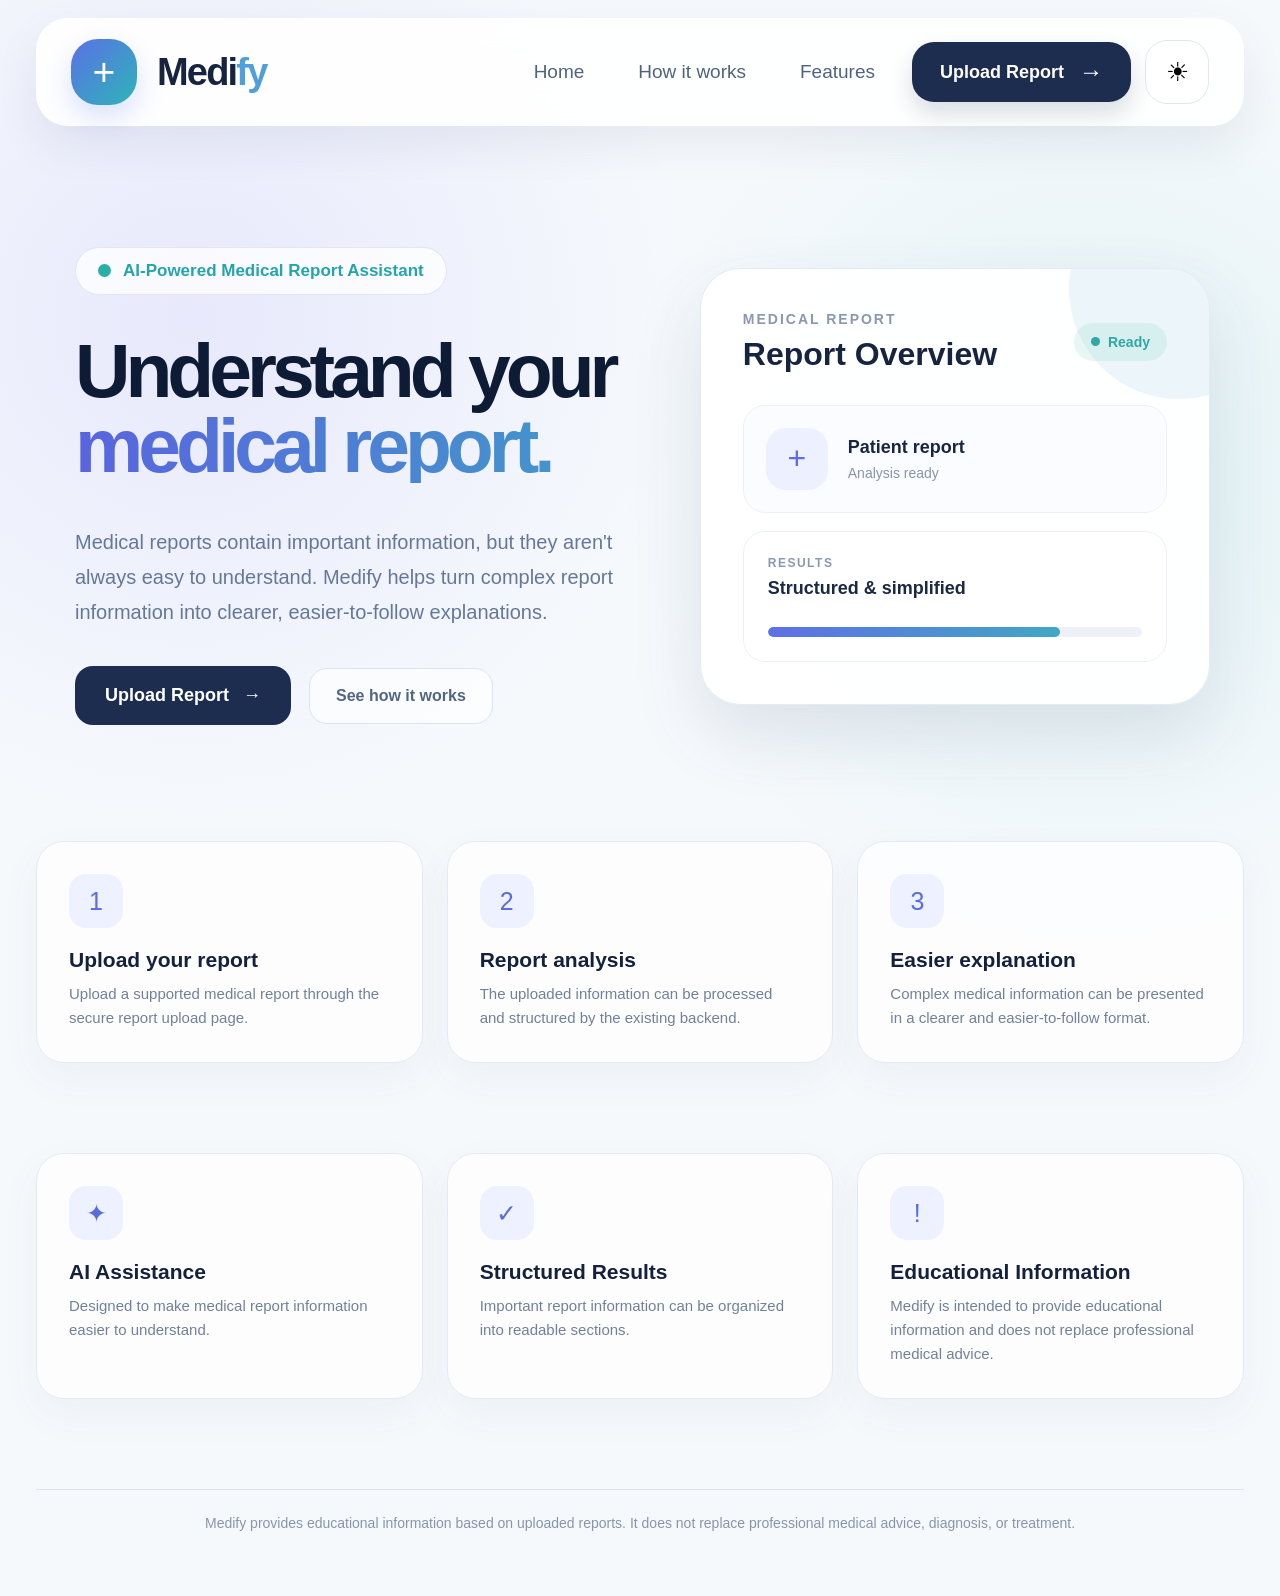
==== frontend/index.html @ e49c8dab "Initial deployment version" ====
<!DOCTYPE html>
<html lang="en">
<head>
    <meta charset="UTF-8">
    <meta name="viewport" content="width=device-width, initial-scale=1.0">

    <title>Medify — AI Medical Report Assistant</title>

    <style>

        /* =========================================================
           GLOBAL
        ========================================================= */

        * {
            margin: 0;
            padding: 0;
            box-sizing: border-box;
        }

        html {
            scroll-behavior: smooth;
        }

        body {
            font-family: Arial, Helvetica, sans-serif;

            background:
                radial-gradient(
                    circle at 15% 20%,
                    rgba(103, 91, 255, 0.10),
                    transparent 30%
                ),
                radial-gradient(
                    circle at 85% 30%,
                    rgba(42, 183, 185, 0.10),
                    transparent 30%
                ),
                #f6f9fc;

            color: #14213d;

            min-height: 100vh;

            transition:
                background 0.4s ease,
                color 0.4s ease;
        }


        /* =========================================================
           NAVBAR
        ========================================================= */

        .navbar {

            position: sticky;

            top: 18px;

            z-index: 1000;

            width: calc(100% - 72px);

            max-width: 1540px;

            height: 108px;

            margin: 18px auto 0;

            display: flex;

            align-items: center;

            justify-content: space-between;

            padding: 0 34px;

            background: rgba(255, 255, 255, 0.90);

            backdrop-filter: blur(18px);

            -webkit-backdrop-filter: blur(18px);

            border: 1px solid rgba(255, 255, 255, 0.9);

            border-radius: 32px;

            box-shadow:
                0 18px 45px rgba(34, 54, 90, 0.08);

            transition:
                width 0.45s cubic-bezier(0.4, 0, 0.2, 1),
                height 0.45s cubic-bezier(0.4, 0, 0.2, 1),
                top 0.45s cubic-bezier(0.4, 0, 0.2, 1),
                padding 0.45s cubic-bezier(0.4, 0, 0.2, 1),
                border-radius 0.45s ease,
                box-shadow 0.45s ease,
                background 0.35s ease;
        }


        /* =========================================================
           MINIMIZED NAVBAR
        ========================================================= */

        .navbar.scrolled {

            top: 10px;

            width: calc(100% - 130px);

            height: 72px;

            border-radius: 22px;

            padding: 0 22px;

            box-shadow:
                0 18px 50px rgba(34, 54, 90, 0.15);

            background: rgba(255, 255, 255, 0.78);

            backdrop-filter: blur(28px);

            -webkit-backdrop-filter: blur(28px);
        }


        /* =========================================================
           LOGO
        ========================================================= */

        .logo {

            display: flex;

            align-items: center;

            gap: 20px;

            text-decoration: none;

            color: #162440;

            flex-shrink: 0;

            transition:
                gap 0.45s ease;
        }


        .logo-icon {

            width: 66px;

            height: 66px;

            display: flex;

            align-items: center;

            justify-content: center;

            border-radius: 27px;

            background:
                linear-gradient(
                    135deg,
                    #5c70e8,
                    #2db5b6
                );

            color: white;

            font-size: 39px;

            font-weight: 300;

            box-shadow:
                0 12px 28px rgba(70, 111, 220, 0.20);

            transition:
                width 0.45s cubic-bezier(0.4, 0, 0.2, 1),
                height 0.45s cubic-bezier(0.4, 0, 0.2, 1),
                border-radius 0.45s ease,
                font-size 0.45s ease,
                box-shadow 0.45s ease;
        }


        .logo-text {

            font-size: 38px;

            font-weight: 800;

            letter-spacing: -1.8px;

            transition:
                font-size 0.45s cubic-bezier(0.4, 0, 0.2, 1),
                letter-spacing 0.45s ease;
        }


        .logo-text span {
            color: #4e9fdb;
        }


        /* Smaller logo when scrolling */

        .navbar.scrolled .logo {
            gap: 13px;
        }


        .navbar.scrolled .logo-icon {

            width: 44px;

            height: 44px;

            border-radius: 14px;

            font-size: 27px;

            box-shadow:
                0 8px 20px rgba(70, 111, 220, 0.18);
        }


        .navbar.scrolled .logo-text {

            font-size: 27px;

            letter-spacing: -1.2px;
        }


        /* =========================================================
           NAVIGATION
        ========================================================= */

        .nav-right {

            display: flex;

            align-items: center;

            gap: 14px;
        }


        .nav-links {

            display: flex;

            align-items: center;

            gap: 8px;

            transition:
                gap 0.45s ease;
        }


        .nav-link {

            text-decoration: none;

            color: #50627f;

            font-size: 19px;

            font-weight: 500;

            padding: 17px 23px;

            border-radius: 18px;

            transition:
                background 0.25s ease,
                color 0.25s ease,
                transform 0.25s ease,
                font-size 0.45s ease,
                padding 0.45s ease;
        }


        .nav-link:hover {

            background: #f0f4ff;

            color: #243b68;

            transform: translateY(-1px);
        }


        /* Smaller navigation when scrolling */

        .navbar.scrolled .nav-links {
            gap: 2px;
        }


        .navbar.scrolled .nav-link {

            font-size: 15px;

            padding: 11px 15px;

            border-radius: 13px;
        }


        /* =========================================================
           UPLOAD BUTTON
        ========================================================= */

        .upload-btn {

            text-decoration: none;

            display: inline-flex;

            align-items: center;

            justify-content: center;

            gap: 15px;

            padding: 18px 28px;

            background: #1c2d50;

            color: white;

            border-radius: 22px;

            font-size: 18px;

            font-weight: 700;

            box-shadow:
                0 12px 25px rgba(25, 42, 76, 0.16);

            transition:
                transform 0.25s ease,
                box-shadow 0.25s ease,
                padding 0.45s ease,
                font-size 0.45s ease,
                border-radius 0.45s ease,
                gap 0.45s ease;
        }


        .upload-btn:hover {

            transform: translateY(-3px);

            box-shadow:
                0 18px 30px rgba(25, 42, 76, 0.23);
        }


        .navbar.scrolled .upload-btn {

            padding: 12px 19px;

            gap: 9px;

            border-radius: 15px;

            font-size: 15px;
        }


        .arrow {

            font-size: 24px;

            line-height: 1;

            transition:
                font-size 0.45s ease;
        }


        .navbar.scrolled .arrow {
            font-size: 19px;
        }


        /* =========================================================
           THEME BUTTON
        ========================================================= */

        .theme-btn {

            width: 64px;

            height: 64px;

            border-radius: 22px;

            border: 1px solid #e0e6f4;

            background: rgba(255,255,255,0.9);

            display: flex;

            align-items: center;

            justify-content: center;

            font-size: 26px;

            cursor: pointer;

            transition:
                0.25s ease,
                width 0.45s ease,
                height 0.45s ease,
                border-radius 0.45s ease,
                font-size 0.45s ease;
        }


        .theme-btn:hover {

            background: #f1f4ff;

            transform: rotate(10deg);
        }


        .navbar.scrolled .theme-btn {

            width: 46px;

            height: 46px;

            border-radius: 14px;

            font-size: 21px;
        }


        /* =========================================================
           HERO
        ========================================================= */

        .hero {

            width: calc(100% - 72px);

            max-width: 1540px;

            margin: 45px auto 0;

            min-height: 650px;

            display: grid;

            grid-template-columns: 1fr 0.88fr;

            align-items: center;

            gap: 50px;

            padding: 50px 34px 70px;
        }


        .hero-left {
            padding-left: 5px;
        }


        .badge {

            display: inline-flex;

            align-items: center;

            gap: 12px;

            padding: 13px 22px;

            background: rgba(255,255,255,0.78);

            border: 1px solid #e0e6f2;

            border-radius: 40px;

            color: #24a5ad;

            font-size: 17px;

            font-weight: 700;

            margin-bottom: 38px;
        }


        .badge-dot {

            width: 13px;

            height: 13px;

            border-radius: 50%;

            background: #29afa5;
        }


        .hero-title {

            font-size: clamp(60px, 6vw, 96px);

            line-height: 0.98;

            letter-spacing: -5px;

            font-weight: 800;

            color: #0d1b35;

            max-width: 850px;
        }


        .hero-title .gradient {

            display: block;

            background:
                linear-gradient(
                    90deg,
                    #5964df,
                    #409dc9
                );

            -webkit-background-clip: text;

            background-clip: text;

            color: transparent;
        }


        .hero-description {

            margin-top: 42px;

            max-width: 720px;

            color: #657897;

            font-size: 20px;

            line-height: 1.75;
        }


        .hero-actions {

            margin-top: 36px;

            display: flex;

            align-items: center;

            gap: 18px;
        }


        .primary-btn {

            display: inline-flex;

            align-items: center;

            gap: 14px;

            padding: 19px 30px;

            background: #1c2d50;

            color: white;

            text-decoration: none;

            border-radius: 18px;

            font-size: 18px;

            font-weight: 700;

            transition: 0.25s ease;
        }


        .primary-btn:hover {

            transform: translateY(-3px);

            box-shadow:
                0 14px 28px rgba(27,43,76,0.20);
        }


        .secondary-btn {

            display: inline-flex;

            align-items: center;

            padding: 18px 26px;

            border-radius: 18px;

            color: #526684;

            border: 1px solid #dce4f2;

            background: rgba(255,255,255,0.7);

            text-decoration: none;

            font-weight: 600;

            transition: 0.25s ease;
        }


        .secondary-btn:hover {

            background: white;

            transform: translateY(-2px);
        }


        /* =========================================================
           REPORT CARD
        ========================================================= */

        .report-card {

            position: relative;

            width: 100%;

            max-width: 630px;

            margin-left: auto;

            padding: 42px;

            background: rgba(255,255,255,0.94);

            border-radius: 40px;

            border: 1px solid rgba(226,233,244,0.9);

            box-shadow:
                0 30px 70px rgba(55,78,111,0.12);

            overflow: hidden;
        }


        .report-card::before {

            content: "";

            position: absolute;

            width: 220px;

            height: 220px;

            right: -80px;

            top: -90px;

            border-radius: 50%;

            background:
                rgba(77, 170, 208, 0.10);
        }


        .report-header {

            display: flex;

            align-items: center;

            justify-content: space-between;

            margin-bottom: 32px;
        }


        .small-title {

            font-size: 14px;

            letter-spacing: 2px;

            color: #8998b0;

            font-weight: 700;
        }


        .report-heading {

            font-size: 32px;

            margin-top: 9px;

            color: #162440;
        }


        .ready {

            display: flex;

            align-items: center;

            gap: 8px;

            padding: 11px 17px;

            background: #e8f7f4;

            color: #2ba79e;

            border-radius: 30px;

            font-size: 14px;

            font-weight: 700;
        }


        .ready-dot {

            width: 9px;

            height: 9px;

            border-radius: 50%;

            background: #2ba79e;
        }


        .patient-box {

            display: flex;

            align-items: center;

            gap: 20px;

            padding: 22px;

            border-radius: 22px;

            background: #fbfcff;

            border: 1px solid #edf1f7;
        }


        .patient-icon {

            width: 62px;

            height: 62px;

            display: flex;

            align-items: center;

            justify-content: center;

            border-radius: 20px;

            background: #edf0ff;

            color: #5d6ee5;

            font-size: 32px;
        }


        .patient-title {

            font-size: 18px;

            font-weight: 700;

            color: #182640;
        }


        .patient-subtitle {

            margin-top: 7px;

            color: #8795aa;

            font-size: 14px;
        }


        .results {

            margin-top: 18px;

            padding: 24px;

            border-radius: 22px;

            border: 1px solid #edf1f7;

            background: white;
        }


        .result-label {

            color: #8998b0;

            font-size: 12px;

            letter-spacing: 1.5px;

            font-weight: 700;
        }


        .result-value {

            margin-top: 8px;

            font-size: 18px;

            font-weight: 700;

            color: #1a2944;
        }


        .progress {

            height: 10px;

            margin-top: 28px;

            border-radius: 20px;

            background: #eef2f8;

            overflow: hidden;
        }


        .progress span {

            display: block;

            width: 78%;

            height: 100%;

            border-radius: inherit;

            background:
                linear-gradient(
                    90deg,
                    #5e70e6,
                    #42a6c4
                );
        }


        /* =========================================================
           FEATURES
        ========================================================= */

        .features {

            width: calc(100% - 72px);

            max-width: 1450px;

            margin: 20px auto 90px;

            display: grid;

            grid-template-columns:
                repeat(3, 1fr);

            gap: 24px;
        }


        .feature {

            padding: 32px;

            border-radius: 28px;

            background: rgba(255,255,255,0.75);

            border: 1px solid #e4eaf4;

            box-shadow:
                0 15px 40px rgba(50,70,100,0.05);
        }


        .feature-icon {

            width: 54px;

            height: 54px;

            border-radius: 17px;

            display: flex;

            align-items: center;

            justify-content: center;

            background: #eef1ff;

            color: #596be0;

            font-size: 25px;

            margin-bottom: 20px;
        }


        .feature h3 {

            font-size: 21px;

            margin-bottom: 10px;
        }


        .feature p {

            color: #71819c;

            line-height: 1.6;

            font-size: 15px;
        }


        /* =========================================================
           FOOTER
        ========================================================= */

        footer {

            width: calc(100% - 72px);

            max-width: 1450px;

            margin: 0 auto 40px;

            padding: 25px 0;

            border-top: 1px solid #e0e6f0;

            color: #8795aa;

            text-align: center;

            font-size: 14px;
        }


        /* =========================================================
           DARK MODE
        ========================================================= */

        body.dark {

            background:
                radial-gradient(
                    circle at 20% 20%,
                    rgba(85, 98, 200, 0.18),
                    transparent 30%
                ),
                #101827;

            color: #f3f6ff;
        }


        body.dark .navbar {

            background: rgba(18, 29, 47, 0.90);

            border-color: rgba(60, 76, 105, 0.65);
        }


        body.dark .navbar.scrolled {

            background: rgba(18, 29, 47, 0.78);

            box-shadow:
                0 18px 50px rgba(0, 0, 0, 0.30);
        }


        body.dark .navbar,
        body.dark .report-card,
        body.dark .feature,
        body.dark .secondary-btn {

            background: rgba(24,35,55,0.92);

            border-color: #2b3850;
        }


        body.dark .nav-link {

            color: #b9c5db;
        }


        body.dark .nav-link:hover {

            background: #27344d;

            color: white;
        }


        body.dark .logo-text,
        body.dark .hero-title,
        body.dark .report-heading,
        body.dark .patient-title,
        body.dark .result-value,
        body.dark .feature h3 {

            color: white;
        }


        body.dark .hero-description,
        body.dark .feature p,
        body.dark .patient-subtitle {

            color: #a5b3ca;
        }


        body.dark .theme-btn {

            background: #1a263c;

            border-color: #33405a;

            color: white;
        }


        body.dark .patient-box,
        body.dark .results {

            background: #172238;

            border-color: #2d3a51;
        }


        body.dark footer {

            border-color: #2c3850;
        }


        /* =========================================================
           RESPONSIVE — TABLET
        ========================================================= */

        @media (max-width: 1100px) {

            .navbar {

                width: calc(100% - 36px);

                padding: 0 22px;
            }


            .nav-link {

                padding: 14px 12px;
            }


            .upload-btn {

                padding: 16px 20px;
            }


            .hero {

                grid-template-columns: 1fr;

                padding-top: 60px;
            }


            .report-card {

                margin: 0 auto;
            }


            .navbar.scrolled {

                width: calc(100% - 60px);
            }
        }


        /* =========================================================
           RESPONSIVE — MOBILE
        ========================================================= */

        @media (max-width: 750px) {

            .navbar {

                height: auto;

                min-height: 82px;

                padding: 14px 18px;

                border-radius: 25px;

                flex-wrap: wrap;

                gap: 12px;
            }


            .navbar.scrolled {

                width: calc(100% - 24px);

                height: auto;

                min-height: 64px;

                padding: 10px 14px;

                border-radius: 20px;
            }


            .logo {

                gap: 10px;
            }


            .logo-icon {

                width: 50px;

                height: 50px;

                border-radius: 18px;

                font-size: 30px;
            }


            .logo-text {

                font-size: 28px;
            }


            .navbar.scrolled .logo-icon {

                width: 40px;

                height: 40px;

                border-radius: 13px;

                font-size: 25px;
            }


            .navbar.scrolled .logo-text {

                font-size: 24px;
            }


            .nav-right {

                width: 100%;

                justify-content: space-between;
            }


            .nav-links {

                display: none;
            }


            .upload-btn {

                flex: 1;
            }


            .navbar.scrolled .upload-btn {

                padding: 11px 16px;

                font-size: 14px;
            }


            .theme-btn {

                width: 55px;

                height: 55px;
            }


            .navbar.scrolled .theme-btn {

                width: 46px;

                height: 46px;
            }


            .hero {

                width: calc(100% - 30px);

                padding: 40px 10px;

                margin-top: 25px;
            }


            .hero-title {

                font-size: 55px;

                letter-spacing: -3px;
            }


            .hero-description {

                font-size: 17px;
            }


            .report-card {

                padding: 26px;

                border-radius: 30px;
            }


            .features {

                width: calc(100% - 30px);

                grid-template-columns: 1fr;
            }


            footer {

                width: calc(100% - 30px);
            }
        }


        /* =========================================================
           REDUCED MOTION
        ========================================================= */

        @media (prefers-reduced-motion: reduce) {

            html {
                scroll-behavior: auto;
            }

            * {
                transition-duration: 0.01ms !important;
            }
        }

    </style>
</head>


<body>


    <!-- =========================================================
         NAVBAR
    ========================================================= -->

    <header class="navbar" id="navbar">

        <a href="index.html" class="logo">

            <div class="logo-icon">
                +
            </div>

            <div class="logo-text">
                Medi<span>fy</span>
            </div>

        </a>


        <div class="nav-right">

            <nav class="nav-links">

                <a href="index.html" class="nav-link">
                    Home
                </a>

                <a href="#how-it-works" class="nav-link">
                    How it works
                </a>

                <a href="#features" class="nav-link">
                    Features
                </a>

            </nav>


            <!-- WORKING UPLOAD BUTTON -->

            <a
                href="upload.html"
                class="upload-btn"
            >
                Upload Report

                <span class="arrow">
                    →
                </span>
            </a>


            <!-- THEME BUTTON -->

            <button
                class="theme-btn"
                id="themeButton"
                aria-label="Toggle theme"
                type="button"
            >
                ☀
            </button>

        </div>

    </header>



    <!-- =========================================================
         MAIN
    ========================================================= -->

    <main>


        <!-- =====================================================
             HERO
        ====================================================== -->

        <section class="hero">

            <div class="hero-left">


                <div class="badge">

                    <span class="badge-dot"></span>

                    AI-Powered Medical Report Assistant

                </div>



                <h1 class="hero-title">

                    Understand your

                    <span class="gradient">
                        medical report.
                    </span>

                </h1>



                <p class="hero-description">

                    Medical reports contain important information,
                    but they aren't always easy to understand.
                    Medify helps turn complex report information
                    into clearer, easier-to-follow explanations.

                </p>



                <div class="hero-actions">


                    <a
                        href="upload.html"
                        class="primary-btn"
                    >

                        Upload Report

                        <span>
                            →
                        </span>

                    </a>



                    <a
                        href="#how-it-works"
                        class="secondary-btn"
                    >

                        See how it works

                    </a>

                </div>

            </div>



            <!-- =================================================
                 REPORT PREVIEW
            ================================================== -->

            <div class="report-card">


                <div class="report-header">


                    <div>

                        <div class="small-title">
                            MEDICAL REPORT
                        </div>

                        <h2 class="report-heading">
                            Report Overview
                        </h2>

                    </div>



                    <div class="ready">

                        <span class="ready-dot"></span>

                        Ready

                    </div>

                </div>



                <div class="patient-box">


                    <div class="patient-icon">
                        +
                    </div>


                    <div>

                        <div class="patient-title">
                            Patient report
                        </div>

                        <div class="patient-subtitle">
                            Analysis ready
                        </div>

                    </div>

                </div>



                <div class="results">


                    <div class="result-label">
                        RESULTS
                    </div>


                    <div class="result-value">
                        Structured & simplified
                    </div>


                    <div class="progress">

                        <span></span>

                    </div>

                </div>

            </div>

        </section>



        <!-- =====================================================
             HOW IT WORKS
        ====================================================== -->

        <section
            class="features"
            id="how-it-works"
        >


            <div class="feature">


                <div class="feature-icon">
                    1
                </div>


                <h3>
                    Upload your report
                </h3>


                <p>

                    Upload a supported medical report
                    through the secure report upload page.

                </p>

            </div>



            <div class="feature">


                <div class="feature-icon">
                    2
                </div>


                <h3>
                    Report analysis
                </h3>


                <p>

                    The uploaded information can be processed
                    and structured by the existing backend.

                </p>

            </div>



            <div class="feature">


                <div class="feature-icon">
                    3
                </div>


                <h3>
                    Easier explanation
                </h3>


                <p>

                    Complex medical information can be presented
                    in a clearer and easier-to-follow format.

                </p>

            </div>

        </section>



        <!-- =====================================================
             FEATURES
        ====================================================== -->

        <section
            class="features"
            id="features"
        >


            <div class="feature">


                <div class="feature-icon">
                    ✦
                </div>


                <h3>
                    AI Assistance
                </h3>


                <p>

                    Designed to make medical report information
                    easier to understand.

                </p>

            </div>



            <div class="feature">


                <div class="feature-icon">
                    ✓
                </div>


                <h3>
                    Structured Results
                </h3>


                <p>

                    Important report information can be organized
                    into readable sections.

                </p>

            </div>



            <div class="feature">


                <div class="feature-icon">
                    !
                </div>


                <h3>
                    Educational Information
                </h3>


                <p>

                    Medify is intended to provide educational
                    information and does not replace professional
                    medical advice.

                </p>

            </div>

        </section>

    </main>



    <!-- =========================================================
         FOOTER
    ========================================================= -->

    <footer>

        Medify provides educational information based on
        uploaded reports. It does not replace professional
        medical advice, diagnosis, or treatment.

    </footer>



    <!-- =========================================================
         JAVASCRIPT
    ========================================================= -->

    <script>


        /* =====================================================
           THEME
        ====================================================== */

        const themeButton =
            document.getElementById("themeButton");


        const savedTheme =
            localStorage.getItem("medify-theme");


        if (savedTheme === "dark") {

            document.body.classList.add("dark");

            themeButton.textContent = "☾";

        }


        themeButton.addEventListener(
            "click",
            function () {


                document.body.classList.toggle("dark");


                const darkMode =
                    document.body.classList.contains("dark");


                localStorage.setItem(
                    "medify-theme",
                    darkMode
                        ? "dark"
                        : "light"
                );


                themeButton.textContent =
                    darkMode
                        ? "☾"
                        : "☀";

            }
        );



        /* =====================================================
           MINIMIZE NAVBAR ON SCROLL
        ====================================================== */

        const navbar =
            document.getElementById("navbar");


        function handleNavbarScroll() {

            if (window.scrollY > 80) {

                navbar.classList.add("scrolled");

            } else {

                navbar.classList.remove("scrolled");

            }

        }


        /* Run once when page loads */

        handleNavbarScroll();


        /* Listen for scrolling */

        window.addEventListener(
            "scroll",
            handleNavbarScroll,
            { passive: true }
        );


    </script>


</body>
</html>
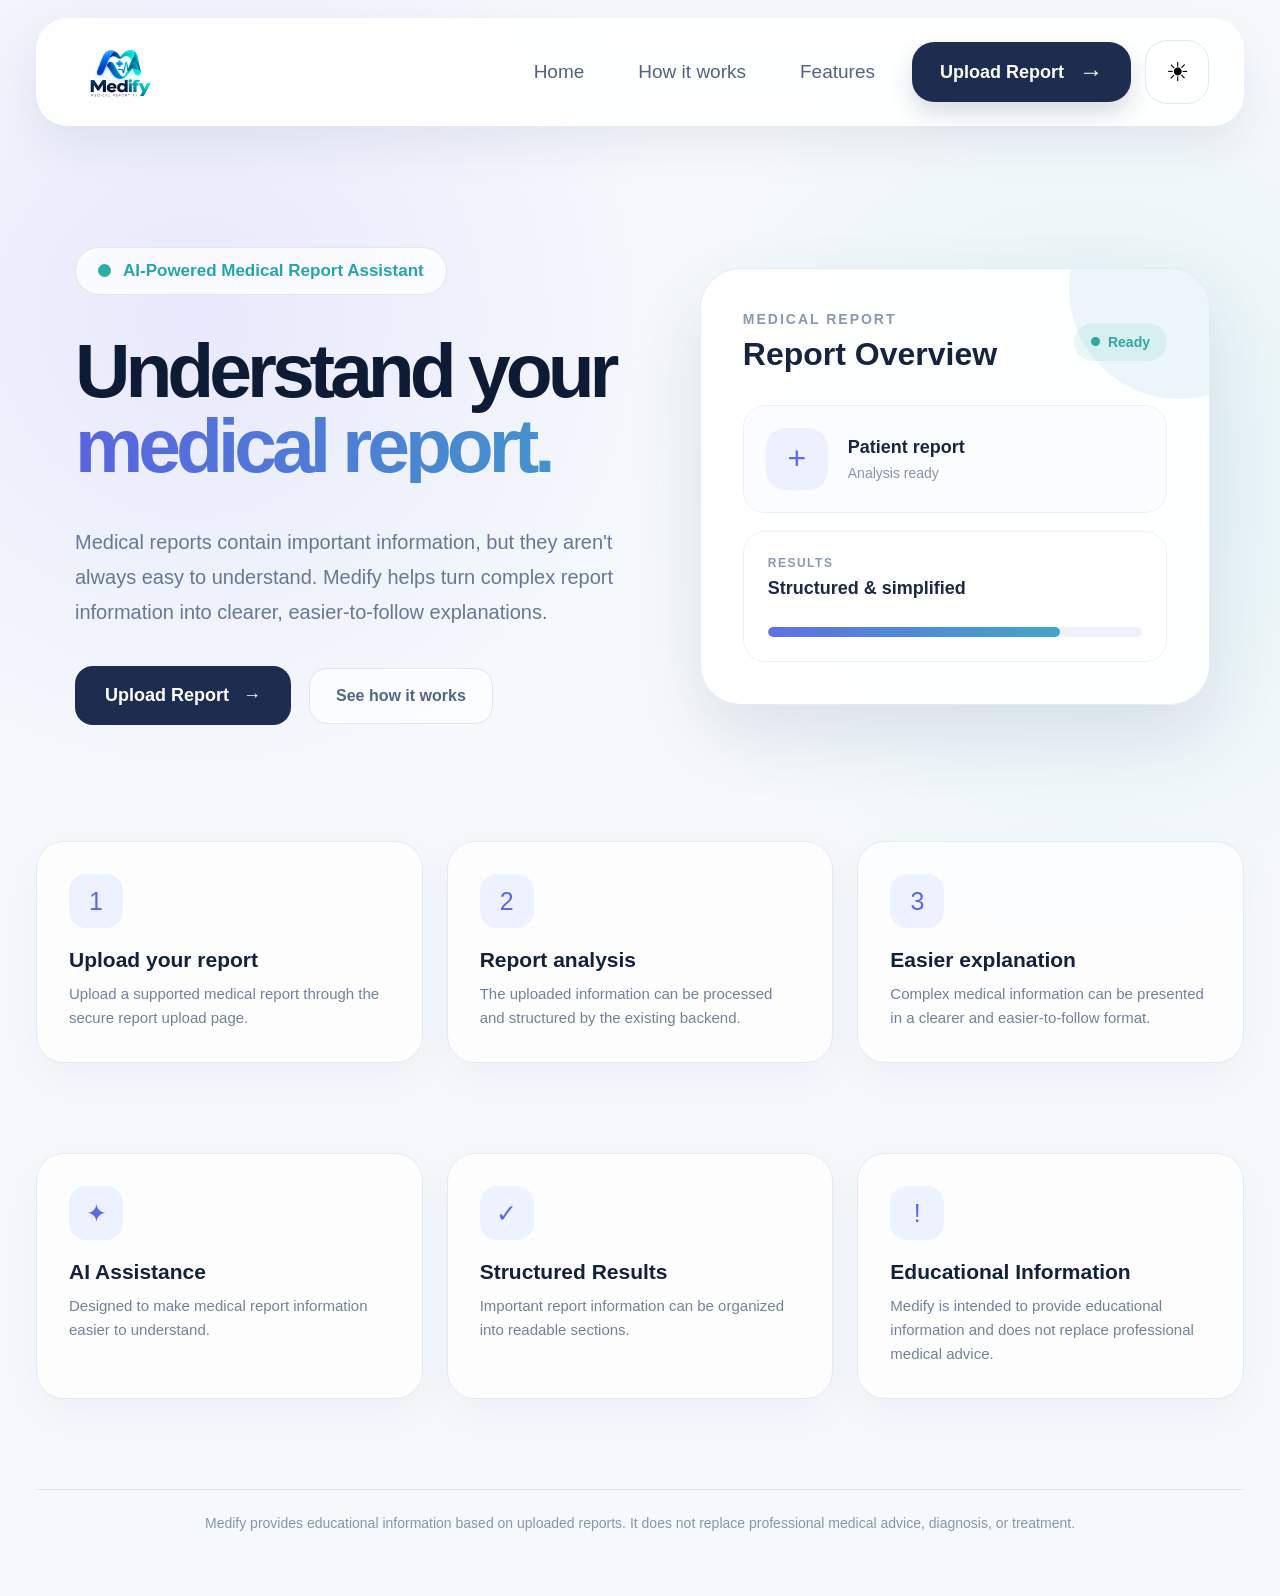
==== commit 8469319d: "Update Medify logo across all pages" ====
--- a/frontend/index.html
+++ b/frontend/index.html
@@ -1,1863 +1,1339 @@
-<!DOCTYPE html>
+<!doctype html>
 <html lang="en">
-<head>
-    <meta charset="UTF-8">
-    <meta name="viewport" content="width=device-width, initial-scale=1.0">
+  <head>
+    <meta charset="UTF-8" />
+    <meta name="viewport" content="width=device-width, initial-scale=1.0" />
 
     <title>Medify — AI Medical Report Assistant</title>
 
     <style>
-
-        /* =========================================================
+      /* =========================================================
            GLOBAL
         ========================================================= */
 
+      * {
+        margin: 0;
+        padding: 0;
+        box-sizing: border-box;
+      }
+
+      html {
+        scroll-behavior: smooth;
+      }
+
+      body {
+        font-family: Arial, Helvetica, sans-serif;
+
+        background:
+          radial-gradient(
+            circle at 15% 20%,
+            rgba(103, 91, 255, 0.1),
+            transparent 30%
+          ),
+          radial-gradient(
+            circle at 85% 30%,
+            rgba(42, 183, 185, 0.1),
+            transparent 30%
+          ),
+          #f6f9fc;
+
+        color: #14213d;
+
+        min-height: 100vh;
+
+        transition:
+          background 0.4s ease,
+          color 0.4s ease;
+      }
+
+      /* =========================================================
+           NAVBAR
+        ========================================================= */
+
+      .navbar {
+        position: sticky;
+
+        top: 18px;
+
+        z-index: 1000;
+
+        width: calc(100% - 72px);
+
+        max-width: 1540px;
+
+        height: 108px;
+
+        margin: 18px auto 0;
+
+        display: flex;
+
+        align-items: center;
+
+        justify-content: space-between;
+
+        padding: 0 34px;
+
+        background: rgba(255, 255, 255, 0.9);
+
+        backdrop-filter: blur(18px);
+
+        -webkit-backdrop-filter: blur(18px);
+
+        border: 1px solid rgba(255, 255, 255, 0.9);
+
+        border-radius: 32px;
+
+        box-shadow: 0 18px 45px rgba(34, 54, 90, 0.08);
+
+        transition:
+          width 0.45s cubic-bezier(0.4, 0, 0.2, 1),
+          height 0.45s cubic-bezier(0.4, 0, 0.2, 1),
+          top 0.45s cubic-bezier(0.4, 0, 0.2, 1),
+          padding 0.45s cubic-bezier(0.4, 0, 0.2, 1),
+          border-radius 0.45s ease,
+          box-shadow 0.45s ease,
+          background 0.35s ease;
+      }
+
+      /* =========================================================
+           MINIMIZED NAVBAR
+        ========================================================= */
+
+      .navbar.scrolled {
+        top: 10px;
+
+        width: calc(100% - 130px);
+
+        height: 72px;
+
+        border-radius: 22px;
+
+        padding: 0 22px;
+
+        box-shadow: 0 18px 50px rgba(34, 54, 90, 0.15);
+
+        background: rgba(255, 255, 255, 0.78);
+
+        backdrop-filter: blur(28px);
+
+        -webkit-backdrop-filter: blur(28px);
+      }
+
+      /* =========================================================
+           LOGO
+        ========================================================= */
+
+      .logo {
+        display: flex;
+
+        align-items: center;
+
+        gap: 20px;
+
+        text-decoration: none;
+
+        color: #162440;
+
+        flex-shrink: 0;
+
+        transition: gap 0.45s ease;
+      }
+
+      .site-logo {
+        display: block;
+
+        width: 190px;
+        height: 66px;
+
+        object-fit: contain;
+        object-position: left center;
+
+        background: transparent;
+
+        flex-shrink: 0;
+
+        transition:
+          width 0.45s cubic-bezier(0.4, 0, 0.2, 1),
+          height 0.45s cubic-bezier(0.4, 0, 0.2, 1),
+          opacity 0.45s ease;
+      }
+
+      .navbar.scrolled .logo {
+        gap: 13px;
+      }
+
+      .navbar.scrolled .site-logo {
+        width: 145px;
+        height: 44px;
+
+        opacity: 0.96;
+      }
+
+      /* =========================================================
+           NAVIGATION
+        ========================================================= */
+
+      .nav-right {
+        display: flex;
+
+        align-items: center;
+
+        gap: 14px;
+      }
+
+      .nav-links {
+        display: flex;
+
+        align-items: center;
+
+        gap: 8px;
+
+        transition: gap 0.45s ease;
+      }
+
+      .nav-link {
+        text-decoration: none;
+
+        color: #50627f;
+
+        font-size: 19px;
+
+        font-weight: 500;
+
+        padding: 17px 23px;
+
+        border-radius: 18px;
+
+        transition:
+          background 0.25s ease,
+          color 0.25s ease,
+          transform 0.25s ease,
+          font-size 0.45s ease,
+          padding 0.45s ease;
+      }
+
+      .nav-link:hover {
+        background: #f0f4ff;
+
+        color: #243b68;
+
+        transform: translateY(-1px);
+      }
+
+      /* Smaller navigation when scrolling */
+
+      .navbar.scrolled .nav-links {
+        gap: 2px;
+      }
+
+      .navbar.scrolled .nav-link {
+        font-size: 15px;
+
+        padding: 11px 15px;
+
+        border-radius: 13px;
+      }
+
+      /* =========================================================
+           UPLOAD BUTTON
+        ========================================================= */
+
+      .upload-btn {
+        text-decoration: none;
+
+        display: inline-flex;
+
+        align-items: center;
+
+        justify-content: center;
+
+        gap: 15px;
+
+        padding: 18px 28px;
+
+        background: #1c2d50;
+
+        color: white;
+
+        border-radius: 22px;
+
+        font-size: 18px;
+
+        font-weight: 700;
+
+        box-shadow: 0 12px 25px rgba(25, 42, 76, 0.16);
+
+        transition:
+          transform 0.25s ease,
+          box-shadow 0.25s ease,
+          padding 0.45s ease,
+          font-size 0.45s ease,
+          border-radius 0.45s ease,
+          gap 0.45s ease;
+      }
+
+      .upload-btn:hover {
+        transform: translateY(-3px);
+
+        box-shadow: 0 18px 30px rgba(25, 42, 76, 0.23);
+      }
+
+      .navbar.scrolled .upload-btn {
+        padding: 12px 19px;
+
+        gap: 9px;
+
+        border-radius: 15px;
+
+        font-size: 15px;
+      }
+
+      .arrow {
+        font-size: 24px;
+
+        line-height: 1;
+
+        transition: font-size 0.45s ease;
+      }
+
+      .navbar.scrolled .arrow {
+        font-size: 19px;
+      }
+
+      /* =========================================================
+           THEME BUTTON
+        ========================================================= */
+
+      .theme-btn {
+        width: 64px;
+
+        height: 64px;
+
+        border-radius: 22px;
+
+        border: 1px solid #e0e6f4;
+
+        background: rgba(255, 255, 255, 0.9);
+
+        display: flex;
+
+        align-items: center;
+
+        justify-content: center;
+
+        font-size: 26px;
+
+        cursor: pointer;
+
+        transition:
+          0.25s ease,
+          width 0.45s ease,
+          height 0.45s ease,
+          border-radius 0.45s ease,
+          font-size 0.45s ease;
+      }
+
+      .theme-btn:hover {
+        background: #f1f4ff;
+
+        transform: rotate(10deg);
+      }
+
+      .navbar.scrolled .theme-btn {
+        width: 46px;
+
+        height: 46px;
+
+        border-radius: 14px;
+
+        font-size: 21px;
+      }
+
+      /* =========================================================
+           HERO
+        ========================================================= */
+
+      .hero {
+        width: calc(100% - 72px);
+
+        max-width: 1540px;
+
+        margin: 45px auto 0;
+
+        min-height: 650px;
+
+        display: grid;
+
+        grid-template-columns: 1fr 0.88fr;
+
+        align-items: center;
+
+        gap: 50px;
+
+        padding: 50px 34px 70px;
+      }
+
+      .hero-left {
+        padding-left: 5px;
+      }
+
+      .badge {
+        display: inline-flex;
+
+        align-items: center;
+
+        gap: 12px;
+
+        padding: 13px 22px;
+
+        background: rgba(255, 255, 255, 0.78);
+
+        border: 1px solid #e0e6f2;
+
+        border-radius: 40px;
+
+        color: #24a5ad;
+
+        font-size: 17px;
+
+        font-weight: 700;
+
+        margin-bottom: 38px;
+      }
+
+      .badge-dot {
+        width: 13px;
+
+        height: 13px;
+
+        border-radius: 50%;
+
+        background: #29afa5;
+      }
+
+      .hero-title {
+        font-size: clamp(60px, 6vw, 96px);
+
+        line-height: 0.98;
+
+        letter-spacing: -5px;
+
+        font-weight: 800;
+
+        color: #0d1b35;
+
+        max-width: 850px;
+      }
+
+      .hero-title .gradient {
+        display: block;
+
+        background: linear-gradient(90deg, #5964df, #409dc9);
+
+        -webkit-background-clip: text;
+
+        background-clip: text;
+
+        color: transparent;
+      }
+
+      .hero-description {
+        margin-top: 42px;
+
+        max-width: 720px;
+
+        color: #657897;
+
+        font-size: 20px;
+
+        line-height: 1.75;
+      }
+
+      .hero-actions {
+        margin-top: 36px;
+
+        display: flex;
+
+        align-items: center;
+
+        gap: 18px;
+      }
+
+      .primary-btn {
+        display: inline-flex;
+
+        align-items: center;
+
+        gap: 14px;
+
+        padding: 19px 30px;
+
+        background: #1c2d50;
+
+        color: white;
+
+        text-decoration: none;
+
+        border-radius: 18px;
+
+        font-size: 18px;
+
+        font-weight: 700;
+
+        transition: 0.25s ease;
+      }
+
+      .primary-btn:hover {
+        transform: translateY(-3px);
+
+        box-shadow: 0 14px 28px rgba(27, 43, 76, 0.2);
+      }
+
+      .secondary-btn {
+        display: inline-flex;
+
+        align-items: center;
+
+        padding: 18px 26px;
+
+        border-radius: 18px;
+
+        color: #526684;
+
+        border: 1px solid #dce4f2;
+
+        background: rgba(255, 255, 255, 0.7);
+
+        text-decoration: none;
+
+        font-weight: 600;
+
+        transition: 0.25s ease;
+      }
+
+      .secondary-btn:hover {
+        background: white;
+
+        transform: translateY(-2px);
+      }
+
+      /* =========================================================
+           REPORT CARD
+        ========================================================= */
+
+      .report-card {
+        position: relative;
+
+        width: 100%;
+
+        max-width: 630px;
+
+        margin-left: auto;
+
+        padding: 42px;
+
+        background: rgba(255, 255, 255, 0.94);
+
+        border-radius: 40px;
+
+        border: 1px solid rgba(226, 233, 244, 0.9);
+
+        box-shadow: 0 30px 70px rgba(55, 78, 111, 0.12);
+
+        overflow: hidden;
+      }
+
+      .report-card::before {
+        content: "";
+
+        position: absolute;
+
+        width: 220px;
+
+        height: 220px;
+
+        right: -80px;
+
+        top: -90px;
+
+        border-radius: 50%;
+
+        background: rgba(77, 170, 208, 0.1);
+      }
+
+      .report-header {
+        display: flex;
+
+        align-items: center;
+
+        justify-content: space-between;
+
+        margin-bottom: 32px;
+      }
+
+      .small-title {
+        font-size: 14px;
+
+        letter-spacing: 2px;
+
+        color: #8998b0;
+
+        font-weight: 700;
+      }
+
+      .report-heading {
+        font-size: 32px;
+
+        margin-top: 9px;
+
+        color: #162440;
+      }
+
+      .ready {
+        display: flex;
+
+        align-items: center;
+
+        gap: 8px;
+
+        padding: 11px 17px;
+
+        background: #e8f7f4;
+
+        color: #2ba79e;
+
+        border-radius: 30px;
+
+        font-size: 14px;
+
+        font-weight: 700;
+      }
+
+      .ready-dot {
+        width: 9px;
+
+        height: 9px;
+
+        border-radius: 50%;
+
+        background: #2ba79e;
+      }
+
+      .patient-box {
+        display: flex;
+
+        align-items: center;
+
+        gap: 20px;
+
+        padding: 22px;
+
+        border-radius: 22px;
+
+        background: #fbfcff;
+
+        border: 1px solid #edf1f7;
+      }
+
+      .patient-icon {
+        width: 62px;
+
+        height: 62px;
+
+        display: flex;
+
+        align-items: center;
+
+        justify-content: center;
+
+        border-radius: 20px;
+
+        background: #edf0ff;
+
+        color: #5d6ee5;
+
+        font-size: 32px;
+      }
+
+      .patient-title {
+        font-size: 18px;
+
+        font-weight: 700;
+
+        color: #182640;
+      }
+
+      .patient-subtitle {
+        margin-top: 7px;
+
+        color: #8795aa;
+
+        font-size: 14px;
+      }
+
+      .results {
+        margin-top: 18px;
+
+        padding: 24px;
+
+        border-radius: 22px;
+
+        border: 1px solid #edf1f7;
+
+        background: white;
+      }
+
+      .result-label {
+        color: #8998b0;
+
+        font-size: 12px;
+
+        letter-spacing: 1.5px;
+
+        font-weight: 700;
+      }
+
+      .result-value {
+        margin-top: 8px;
+
+        font-size: 18px;
+
+        font-weight: 700;
+
+        color: #1a2944;
+      }
+
+      .progress {
+        height: 10px;
+
+        margin-top: 28px;
+
+        border-radius: 20px;
+
+        background: #eef2f8;
+
+        overflow: hidden;
+      }
+
+      .progress span {
+        display: block;
+
+        width: 78%;
+
+        height: 100%;
+
+        border-radius: inherit;
+
+        background: linear-gradient(90deg, #5e70e6, #42a6c4);
+      }
+
+      /* =========================================================
+           FEATURES
+        ========================================================= */
+
+      .features {
+        width: calc(100% - 72px);
+
+        max-width: 1450px;
+
+        margin: 20px auto 90px;
+
+        display: grid;
+
+        grid-template-columns: repeat(3, 1fr);
+
+        gap: 24px;
+      }
+
+      .feature {
+        padding: 32px;
+
+        border-radius: 28px;
+
+        background: rgba(255, 255, 255, 0.75);
+
+        border: 1px solid #e4eaf4;
+
+        box-shadow: 0 15px 40px rgba(50, 70, 100, 0.05);
+      }
+
+      .feature-icon {
+        width: 54px;
+
+        height: 54px;
+
+        border-radius: 17px;
+
+        display: flex;
+
+        align-items: center;
+
+        justify-content: center;
+
+        background: #eef1ff;
+
+        color: #596be0;
+
+        font-size: 25px;
+
+        margin-bottom: 20px;
+      }
+
+      .feature h3 {
+        font-size: 21px;
+
+        margin-bottom: 10px;
+      }
+
+      .feature p {
+        color: #71819c;
+
+        line-height: 1.6;
+
+        font-size: 15px;
+      }
+
+      /* =========================================================
+           FOOTER
+        ========================================================= */
+
+      footer {
+        width: calc(100% - 72px);
+
+        max-width: 1450px;
+
+        margin: 0 auto 40px;
+
+        padding: 25px 0;
+
+        border-top: 1px solid #e0e6f0;
+
+        color: #8795aa;
+
+        text-align: center;
+
+        font-size: 14px;
+      }
+
+      /* =========================================================
+           DARK MODE
+        ========================================================= */
+
+      body.dark {
+        background:
+          radial-gradient(
+            circle at 20% 20%,
+            rgba(85, 98, 200, 0.18),
+            transparent 30%
+          ),
+          #101827;
+
+        color: #f3f6ff;
+      }
+
+      body.dark .navbar {
+        background: rgba(18, 29, 47, 0.9);
+
+        border-color: rgba(60, 76, 105, 0.65);
+      }
+
+      body.dark .navbar.scrolled {
+        background: rgba(18, 29, 47, 0.78);
+
+        box-shadow: 0 18px 50px rgba(0, 0, 0, 0.3);
+      }
+
+      body.dark .navbar,
+      body.dark .report-card,
+      body.dark .feature,
+      body.dark .secondary-btn {
+        background: rgba(24, 35, 55, 0.92);
+
+        border-color: #2b3850;
+      }
+
+      body.dark .nav-link {
+        color: #b9c5db;
+      }
+
+      body.dark .nav-link:hover {
+        background: #27344d;
+
+        color: white;
+      }
+
+      body.dark .logo-text,
+      body.dark .hero-title,
+      body.dark .report-heading,
+      body.dark .patient-title,
+      body.dark .result-value,
+      body.dark .feature h3 {
+        color: white;
+      }
+
+      body.dark .hero-description,
+      body.dark .feature p,
+      body.dark .patient-subtitle {
+        color: #a5b3ca;
+      }
+
+      body.dark .theme-btn {
+        background: #1a263c;
+
+        border-color: #33405a;
+
+        color: white;
+      }
+
+      body.dark .patient-box,
+      body.dark .results {
+        background: #172238;
+
+        border-color: #2d3a51;
+      }
+
+      body.dark footer {
+        border-color: #2c3850;
+      }
+
+      /* =========================================================
+           RESPONSIVE — TABLET
+        ========================================================= */
+
+      @media (max-width: 1100px) {
+        .navbar {
+          width: calc(100% - 36px);
+
+          padding: 0 22px;
+        }
+
+        .nav-link {
+          padding: 14px 12px;
+        }
+
+        .upload-btn {
+          padding: 16px 20px;
+        }
+
+        .hero {
+          grid-template-columns: 1fr;
+
+          padding-top: 60px;
+        }
+
+        .report-card {
+          margin: 0 auto;
+        }
+
+        .navbar.scrolled {
+          width: calc(100% - 60px);
+        }
+      }
+
+      /* =========================================================
+           RESPONSIVE — MOBILE
+        ========================================================= */
+
+      @media (max-width: 750px) {
+        .navbar {
+          height: auto;
+
+          min-height: 82px;
+
+          padding: 14px 18px;
+
+          border-radius: 25px;
+
+          flex-wrap: wrap;
+
+          gap: 12px;
+        }
+
+        .navbar.scrolled {
+          width: calc(100% - 24px);
+
+          height: auto;
+
+          min-height: 64px;
+
+          padding: 10px 14px;
+
+          border-radius: 20px;
+        }
+
+        .logo {
+          gap: 10px;
+        }
+
+        .logo-icon {
+          width: 50px;
+
+          height: 50px;
+
+          border-radius: 18px;
+
+          font-size: 30px;
+        }
+
+        .logo-text {
+          font-size: 28px;
+        }
+
+        .navbar.scrolled .logo-icon {
+          width: 40px;
+
+          height: 40px;
+
+          border-radius: 13px;
+
+          font-size: 25px;
+        }
+
+        .navbar.scrolled .logo-text {
+          font-size: 24px;
+        }
+
+        .nav-right {
+          width: 100%;
+
+          justify-content: space-between;
+        }
+
+        .nav-links {
+          display: none;
+        }
+
+        .upload-btn {
+          flex: 1;
+        }
+
+        .navbar.scrolled .upload-btn {
+          padding: 11px 16px;
+
+          font-size: 14px;
+        }
+
+        .theme-btn {
+          width: 55px;
+
+          height: 55px;
+        }
+
+        .navbar.scrolled .theme-btn {
+          width: 46px;
+
+          height: 46px;
+        }
+
+        .hero {
+          width: calc(100% - 30px);
+
+          padding: 40px 10px;
+
+          margin-top: 25px;
+        }
+
+        .hero-title {
+          font-size: 55px;
+
+          letter-spacing: -3px;
+        }
+
+        .hero-description {
+          font-size: 17px;
+        }
+
+        .report-card {
+          padding: 26px;
+
+          border-radius: 30px;
+        }
+
+        .features {
+          width: calc(100% - 30px);
+
+          grid-template-columns: 1fr;
+        }
+
+        footer {
+          width: calc(100% - 30px);
+        }
+      }
+
+      /* =========================================================
+           REDUCED MOTION
+        ========================================================= */
+
+      @media (prefers-reduced-motion: reduce) {
+        html {
+          scroll-behavior: auto;
+        }
+
         * {
-            margin: 0;
-            padding: 0;
-            box-sizing: border-box;
-        }
-
-        html {
-            scroll-behavior: smooth;
-        }
-
-        body {
-            font-family: Arial, Helvetica, sans-serif;
-
-            background:
-                radial-gradient(
-                    circle at 15% 20%,
-                    rgba(103, 91, 255, 0.10),
-                    transparent 30%
-                ),
-                radial-gradient(
-                    circle at 85% 30%,
-                    rgba(42, 183, 185, 0.10),
-                    transparent 30%
-                ),
-                #f6f9fc;
-
-            color: #14213d;
-
-            min-height: 100vh;
-
-            transition:
-                background 0.4s ease,
-                color 0.4s ease;
-        }
-
-
-        /* =========================================================
-           NAVBAR
-        ========================================================= */
-
-        .navbar {
-
-            position: sticky;
-
-            top: 18px;
-
-            z-index: 1000;
-
-            width: calc(100% - 72px);
-
-            max-width: 1540px;
-
-            height: 108px;
-
-            margin: 18px auto 0;
-
-            display: flex;
-
-            align-items: center;
-
-            justify-content: space-between;
-
-            padding: 0 34px;
-
-            background: rgba(255, 255, 255, 0.90);
-
-            backdrop-filter: blur(18px);
-
-            -webkit-backdrop-filter: blur(18px);
-
-            border: 1px solid rgba(255, 255, 255, 0.9);
-
-            border-radius: 32px;
-
-            box-shadow:
-                0 18px 45px rgba(34, 54, 90, 0.08);
-
-            transition:
-                width 0.45s cubic-bezier(0.4, 0, 0.2, 1),
-                height 0.45s cubic-bezier(0.4, 0, 0.2, 1),
-                top 0.45s cubic-bezier(0.4, 0, 0.2, 1),
-                padding 0.45s cubic-bezier(0.4, 0, 0.2, 1),
-                border-radius 0.45s ease,
-                box-shadow 0.45s ease,
-                background 0.35s ease;
-        }
-
-
-        /* =========================================================
-           MINIMIZED NAVBAR
-        ========================================================= */
-
-        .navbar.scrolled {
-
-            top: 10px;
-
-            width: calc(100% - 130px);
-
-            height: 72px;
-
-            border-radius: 22px;
-
-            padding: 0 22px;
-
-            box-shadow:
-                0 18px 50px rgba(34, 54, 90, 0.15);
-
-            background: rgba(255, 255, 255, 0.78);
-
-            backdrop-filter: blur(28px);
-
-            -webkit-backdrop-filter: blur(28px);
-        }
-
-
-        /* =========================================================
-           LOGO
-        ========================================================= */
-
-        .logo {
-
-            display: flex;
-
-            align-items: center;
-
-            gap: 20px;
-
-            text-decoration: none;
-
-            color: #162440;
-
-            flex-shrink: 0;
-
-            transition:
-                gap 0.45s ease;
-        }
-
-
-        .logo-icon {
-
-            width: 66px;
-
-            height: 66px;
-
-            display: flex;
-
-            align-items: center;
-
-            justify-content: center;
-
-            border-radius: 27px;
-
-            background:
-                linear-gradient(
-                    135deg,
-                    #5c70e8,
-                    #2db5b6
-                );
-
-            color: white;
-
-            font-size: 39px;
-
-            font-weight: 300;
-
-            box-shadow:
-                0 12px 28px rgba(70, 111, 220, 0.20);
-
-            transition:
-                width 0.45s cubic-bezier(0.4, 0, 0.2, 1),
-                height 0.45s cubic-bezier(0.4, 0, 0.2, 1),
-                border-radius 0.45s ease,
-                font-size 0.45s ease,
-                box-shadow 0.45s ease;
-        }
-
-
-        .logo-text {
-
-            font-size: 38px;
-
-            font-weight: 800;
-
-            letter-spacing: -1.8px;
-
-            transition:
-                font-size 0.45s cubic-bezier(0.4, 0, 0.2, 1),
-                letter-spacing 0.45s ease;
-        }
-
-
-        .logo-text span {
-            color: #4e9fdb;
-        }
-
-
-        /* Smaller logo when scrolling */
-
-        .navbar.scrolled .logo {
-            gap: 13px;
-        }
-
-
-        .navbar.scrolled .logo-icon {
-
-            width: 44px;
-
-            height: 44px;
-
-            border-radius: 14px;
-
-            font-size: 27px;
-
-            box-shadow:
-                0 8px 20px rgba(70, 111, 220, 0.18);
-        }
-
-
-        .navbar.scrolled .logo-text {
-
-            font-size: 27px;
-
-            letter-spacing: -1.2px;
-        }
-
-
-        /* =========================================================
-           NAVIGATION
-        ========================================================= */
-
-        .nav-right {
-
-            display: flex;
-
-            align-items: center;
-
-            gap: 14px;
-        }
-
-
-        .nav-links {
-
-            display: flex;
-
-            align-items: center;
-
-            gap: 8px;
-
-            transition:
-                gap 0.45s ease;
-        }
-
-
-        .nav-link {
-
-            text-decoration: none;
-
-            color: #50627f;
-
-            font-size: 19px;
-
-            font-weight: 500;
-
-            padding: 17px 23px;
-
-            border-radius: 18px;
-
-            transition:
-                background 0.25s ease,
-                color 0.25s ease,
-                transform 0.25s ease,
-                font-size 0.45s ease,
-                padding 0.45s ease;
-        }
-
-
-        .nav-link:hover {
-
-            background: #f0f4ff;
-
-            color: #243b68;
-
-            transform: translateY(-1px);
-        }
-
-
-        /* Smaller navigation when scrolling */
-
-        .navbar.scrolled .nav-links {
-            gap: 2px;
-        }
-
-
-        .navbar.scrolled .nav-link {
-
-            font-size: 15px;
-
-            padding: 11px 15px;
-
-            border-radius: 13px;
-        }
-
-
-        /* =========================================================
-           UPLOAD BUTTON
-        ========================================================= */
-
-        .upload-btn {
-
-            text-decoration: none;
-
-            display: inline-flex;
-
-            align-items: center;
-
-            justify-content: center;
-
-            gap: 15px;
-
-            padding: 18px 28px;
-
-            background: #1c2d50;
-
-            color: white;
-
-            border-radius: 22px;
-
-            font-size: 18px;
-
-            font-weight: 700;
-
-            box-shadow:
-                0 12px 25px rgba(25, 42, 76, 0.16);
-
-            transition:
-                transform 0.25s ease,
-                box-shadow 0.25s ease,
-                padding 0.45s ease,
-                font-size 0.45s ease,
-                border-radius 0.45s ease,
-                gap 0.45s ease;
-        }
-
-
-        .upload-btn:hover {
-
-            transform: translateY(-3px);
-
-            box-shadow:
-                0 18px 30px rgba(25, 42, 76, 0.23);
-        }
-
-
-        .navbar.scrolled .upload-btn {
-
-            padding: 12px 19px;
-
-            gap: 9px;
-
-            border-radius: 15px;
-
-            font-size: 15px;
-        }
-
-
-        .arrow {
-
-            font-size: 24px;
-
-            line-height: 1;
-
-            transition:
-                font-size 0.45s ease;
-        }
-
-
-        .navbar.scrolled .arrow {
-            font-size: 19px;
-        }
-
-
-        /* =========================================================
-           THEME BUTTON
-        ========================================================= */
-
-        .theme-btn {
-
-            width: 64px;
-
-            height: 64px;
-
-            border-radius: 22px;
-
-            border: 1px solid #e0e6f4;
-
-            background: rgba(255,255,255,0.9);
-
-            display: flex;
-
-            align-items: center;
-
-            justify-content: center;
-
-            font-size: 26px;
-
-            cursor: pointer;
-
-            transition:
-                0.25s ease,
-                width 0.45s ease,
-                height 0.45s ease,
-                border-radius 0.45s ease,
-                font-size 0.45s ease;
-        }
-
-
-        .theme-btn:hover {
-
-            background: #f1f4ff;
-
-            transform: rotate(10deg);
-        }
-
-
-        .navbar.scrolled .theme-btn {
-
-            width: 46px;
-
-            height: 46px;
-
-            border-radius: 14px;
-
-            font-size: 21px;
-        }
-
-
-        /* =========================================================
-           HERO
-        ========================================================= */
-
-        .hero {
-
-            width: calc(100% - 72px);
-
-            max-width: 1540px;
-
-            margin: 45px auto 0;
-
-            min-height: 650px;
-
-            display: grid;
-
-            grid-template-columns: 1fr 0.88fr;
-
-            align-items: center;
-
-            gap: 50px;
-
-            padding: 50px 34px 70px;
-        }
-
-
-        .hero-left {
-            padding-left: 5px;
-        }
-
-
-        .badge {
-
-            display: inline-flex;
-
-            align-items: center;
-
-            gap: 12px;
-
-            padding: 13px 22px;
-
-            background: rgba(255,255,255,0.78);
-
-            border: 1px solid #e0e6f2;
-
-            border-radius: 40px;
-
-            color: #24a5ad;
-
-            font-size: 17px;
-
-            font-weight: 700;
-
-            margin-bottom: 38px;
-        }
-
-
-        .badge-dot {
-
-            width: 13px;
-
-            height: 13px;
-
-            border-radius: 50%;
-
-            background: #29afa5;
-        }
-
-
-        .hero-title {
-
-            font-size: clamp(60px, 6vw, 96px);
-
-            line-height: 0.98;
-
-            letter-spacing: -5px;
-
-            font-weight: 800;
-
-            color: #0d1b35;
-
-            max-width: 850px;
-        }
-
-
-        .hero-title .gradient {
-
-            display: block;
-
-            background:
-                linear-gradient(
-                    90deg,
-                    #5964df,
-                    #409dc9
-                );
-
-            -webkit-background-clip: text;
-
-            background-clip: text;
-
-            color: transparent;
-        }
-
-
-        .hero-description {
-
-            margin-top: 42px;
-
-            max-width: 720px;
-
-            color: #657897;
-
-            font-size: 20px;
-
-            line-height: 1.75;
-        }
-
-
-        .hero-actions {
-
-            margin-top: 36px;
-
-            display: flex;
-
-            align-items: center;
-
-            gap: 18px;
-        }
-
-
-        .primary-btn {
-
-            display: inline-flex;
-
-            align-items: center;
-
-            gap: 14px;
-
-            padding: 19px 30px;
-
-            background: #1c2d50;
-
-            color: white;
-
-            text-decoration: none;
-
-            border-radius: 18px;
-
-            font-size: 18px;
-
-            font-weight: 700;
-
-            transition: 0.25s ease;
-        }
-
-
-        .primary-btn:hover {
-
-            transform: translateY(-3px);
-
-            box-shadow:
-                0 14px 28px rgba(27,43,76,0.20);
-        }
-
-
-        .secondary-btn {
-
-            display: inline-flex;
-
-            align-items: center;
-
-            padding: 18px 26px;
-
-            border-radius: 18px;
-
-            color: #526684;
-
-            border: 1px solid #dce4f2;
-
-            background: rgba(255,255,255,0.7);
-
-            text-decoration: none;
-
-            font-weight: 600;
-
-            transition: 0.25s ease;
-        }
-
-
-        .secondary-btn:hover {
-
-            background: white;
-
-            transform: translateY(-2px);
-        }
-
-
-        /* =========================================================
-           REPORT CARD
-        ========================================================= */
-
-        .report-card {
-
-            position: relative;
-
-            width: 100%;
-
-            max-width: 630px;
-
-            margin-left: auto;
-
-            padding: 42px;
-
-            background: rgba(255,255,255,0.94);
-
-            border-radius: 40px;
-
-            border: 1px solid rgba(226,233,244,0.9);
-
-            box-shadow:
-                0 30px 70px rgba(55,78,111,0.12);
-
-            overflow: hidden;
-        }
-
-
-        .report-card::before {
-
-            content: "";
-
-            position: absolute;
-
-            width: 220px;
-
-            height: 220px;
-
-            right: -80px;
-
-            top: -90px;
-
-            border-radius: 50%;
-
-            background:
-                rgba(77, 170, 208, 0.10);
-        }
-
-
-        .report-header {
-
-            display: flex;
-
-            align-items: center;
-
-            justify-content: space-between;
-
-            margin-bottom: 32px;
-        }
-
-
-        .small-title {
-
-            font-size: 14px;
-
-            letter-spacing: 2px;
-
-            color: #8998b0;
-
-            font-weight: 700;
-        }
-
-
-        .report-heading {
-
-            font-size: 32px;
-
-            margin-top: 9px;
-
-            color: #162440;
-        }
-
-
-        .ready {
-
-            display: flex;
-
-            align-items: center;
-
-            gap: 8px;
-
-            padding: 11px 17px;
-
-            background: #e8f7f4;
-
-            color: #2ba79e;
-
-            border-radius: 30px;
-
-            font-size: 14px;
-
-            font-weight: 700;
-        }
-
-
-        .ready-dot {
-
-            width: 9px;
-
-            height: 9px;
-
-            border-radius: 50%;
-
-            background: #2ba79e;
-        }
-
-
-        .patient-box {
-
-            display: flex;
-
-            align-items: center;
-
-            gap: 20px;
-
-            padding: 22px;
-
-            border-radius: 22px;
-
-            background: #fbfcff;
-
-            border: 1px solid #edf1f7;
-        }
-
-
-        .patient-icon {
-
-            width: 62px;
-
-            height: 62px;
-
-            display: flex;
-
-            align-items: center;
-
-            justify-content: center;
-
-            border-radius: 20px;
-
-            background: #edf0ff;
-
-            color: #5d6ee5;
-
-            font-size: 32px;
-        }
-
-
-        .patient-title {
-
-            font-size: 18px;
-
-            font-weight: 700;
-
-            color: #182640;
-        }
-
-
-        .patient-subtitle {
-
-            margin-top: 7px;
-
-            color: #8795aa;
-
-            font-size: 14px;
-        }
-
-
-        .results {
-
-            margin-top: 18px;
-
-            padding: 24px;
-
-            border-radius: 22px;
-
-            border: 1px solid #edf1f7;
-
-            background: white;
-        }
-
-
-        .result-label {
-
-            color: #8998b0;
-
-            font-size: 12px;
-
-            letter-spacing: 1.5px;
-
-            font-weight: 700;
-        }
-
-
-        .result-value {
-
-            margin-top: 8px;
-
-            font-size: 18px;
-
-            font-weight: 700;
-
-            color: #1a2944;
-        }
-
-
-        .progress {
-
-            height: 10px;
-
-            margin-top: 28px;
-
-            border-radius: 20px;
-
-            background: #eef2f8;
-
-            overflow: hidden;
-        }
-
-
-        .progress span {
-
-            display: block;
-
-            width: 78%;
-
-            height: 100%;
-
-            border-radius: inherit;
-
-            background:
-                linear-gradient(
-                    90deg,
-                    #5e70e6,
-                    #42a6c4
-                );
-        }
-
-
-        /* =========================================================
-           FEATURES
-        ========================================================= */
-
-        .features {
-
-            width: calc(100% - 72px);
-
-            max-width: 1450px;
-
-            margin: 20px auto 90px;
-
-            display: grid;
-
-            grid-template-columns:
-                repeat(3, 1fr);
-
-            gap: 24px;
-        }
-
-
-        .feature {
-
-            padding: 32px;
-
-            border-radius: 28px;
-
-            background: rgba(255,255,255,0.75);
-
-            border: 1px solid #e4eaf4;
-
-            box-shadow:
-                0 15px 40px rgba(50,70,100,0.05);
-        }
-
-
-        .feature-icon {
-
-            width: 54px;
-
-            height: 54px;
-
-            border-radius: 17px;
-
-            display: flex;
-
-            align-items: center;
-
-            justify-content: center;
-
-            background: #eef1ff;
-
-            color: #596be0;
-
-            font-size: 25px;
-
-            margin-bottom: 20px;
-        }
-
-
-        .feature h3 {
-
-            font-size: 21px;
-
-            margin-bottom: 10px;
-        }
-
-
-        .feature p {
-
-            color: #71819c;
-
-            line-height: 1.6;
-
-            font-size: 15px;
-        }
-
-
-        /* =========================================================
-           FOOTER
-        ========================================================= */
-
-        footer {
-
-            width: calc(100% - 72px);
-
-            max-width: 1450px;
-
-            margin: 0 auto 40px;
-
-            padding: 25px 0;
-
-            border-top: 1px solid #e0e6f0;
-
-            color: #8795aa;
-
-            text-align: center;
-
-            font-size: 14px;
-        }
-
-
-        /* =========================================================
-           DARK MODE
-        ========================================================= */
-
-        body.dark {
-
-            background:
-                radial-gradient(
-                    circle at 20% 20%,
-                    rgba(85, 98, 200, 0.18),
-                    transparent 30%
-                ),
-                #101827;
-
-            color: #f3f6ff;
-        }
-
-
-        body.dark .navbar {
-
-            background: rgba(18, 29, 47, 0.90);
-
-            border-color: rgba(60, 76, 105, 0.65);
-        }
-
-
-        body.dark .navbar.scrolled {
-
-            background: rgba(18, 29, 47, 0.78);
-
-            box-shadow:
-                0 18px 50px rgba(0, 0, 0, 0.30);
-        }
-
-
-        body.dark .navbar,
-        body.dark .report-card,
-        body.dark .feature,
-        body.dark .secondary-btn {
-
-            background: rgba(24,35,55,0.92);
-
-            border-color: #2b3850;
-        }
-
-
-        body.dark .nav-link {
-
-            color: #b9c5db;
-        }
-
-
-        body.dark .nav-link:hover {
-
-            background: #27344d;
-
-            color: white;
-        }
-
-
-        body.dark .logo-text,
-        body.dark .hero-title,
-        body.dark .report-heading,
-        body.dark .patient-title,
-        body.dark .result-value,
-        body.dark .feature h3 {
-
-            color: white;
-        }
-
-
-        body.dark .hero-description,
-        body.dark .feature p,
-        body.dark .patient-subtitle {
-
-            color: #a5b3ca;
-        }
-
-
-        body.dark .theme-btn {
-
-            background: #1a263c;
-
-            border-color: #33405a;
-
-            color: white;
-        }
-
-
-        body.dark .patient-box,
-        body.dark .results {
-
-            background: #172238;
-
-            border-color: #2d3a51;
-        }
-
-
-        body.dark footer {
-
-            border-color: #2c3850;
-        }
-
-
-        /* =========================================================
-           RESPONSIVE — TABLET
-        ========================================================= */
-
-        @media (max-width: 1100px) {
-
-            .navbar {
-
-                width: calc(100% - 36px);
-
-                padding: 0 22px;
-            }
-
-
-            .nav-link {
-
-                padding: 14px 12px;
-            }
-
-
-            .upload-btn {
-
-                padding: 16px 20px;
-            }
-
-
-            .hero {
-
-                grid-template-columns: 1fr;
-
-                padding-top: 60px;
-            }
-
-
-            .report-card {
-
-                margin: 0 auto;
-            }
-
-
-            .navbar.scrolled {
-
-                width: calc(100% - 60px);
-            }
-        }
-
-
-        /* =========================================================
-           RESPONSIVE — MOBILE
-        ========================================================= */
-
-        @media (max-width: 750px) {
-
-            .navbar {
-
-                height: auto;
-
-                min-height: 82px;
-
-                padding: 14px 18px;
-
-                border-radius: 25px;
-
-                flex-wrap: wrap;
-
-                gap: 12px;
-            }
-
-
-            .navbar.scrolled {
-
-                width: calc(100% - 24px);
-
-                height: auto;
-
-                min-height: 64px;
-
-                padding: 10px 14px;
-
-                border-radius: 20px;
-            }
-
-
-            .logo {
-
-                gap: 10px;
-            }
-
-
-            .logo-icon {
-
-                width: 50px;
-
-                height: 50px;
-
-                border-radius: 18px;
-
-                font-size: 30px;
-            }
-
-
-            .logo-text {
-
-                font-size: 28px;
-            }
-
-
-            .navbar.scrolled .logo-icon {
-
-                width: 40px;
-
-                height: 40px;
-
-                border-radius: 13px;
-
-                font-size: 25px;
-            }
-
-
-            .navbar.scrolled .logo-text {
-
-                font-size: 24px;
-            }
-
-
-            .nav-right {
-
-                width: 100%;
-
-                justify-content: space-between;
-            }
-
-
-            .nav-links {
-
-                display: none;
-            }
-
-
-            .upload-btn {
-
-                flex: 1;
-            }
-
-
-            .navbar.scrolled .upload-btn {
-
-                padding: 11px 16px;
-
-                font-size: 14px;
-            }
-
-
-            .theme-btn {
-
-                width: 55px;
-
-                height: 55px;
-            }
-
-
-            .navbar.scrolled .theme-btn {
-
-                width: 46px;
-
-                height: 46px;
-            }
-
-
-            .hero {
-
-                width: calc(100% - 30px);
-
-                padding: 40px 10px;
-
-                margin-top: 25px;
-            }
-
-
-            .hero-title {
-
-                font-size: 55px;
-
-                letter-spacing: -3px;
-            }
-
-
-            .hero-description {
-
-                font-size: 17px;
-            }
-
-
-            .report-card {
-
-                padding: 26px;
-
-                border-radius: 30px;
-            }
-
-
-            .features {
-
-                width: calc(100% - 30px);
-
-                grid-template-columns: 1fr;
-            }
-
-
-            footer {
-
-                width: calc(100% - 30px);
-            }
-        }
-
-
-        /* =========================================================
-           REDUCED MOTION
-        ========================================================= */
-
-        @media (prefers-reduced-motion: reduce) {
-
-            html {
-                scroll-behavior: auto;
-            }
-
-            * {
-                transition-duration: 0.01ms !important;
-            }
-        }
-
+          transition-duration: 0.01ms !important;
+        }
+      }
     </style>
-</head>
-
-
-<body>
-
-
+  </head>
+
+  <body>
     <!-- =========================================================
          NAVBAR
     ========================================================= -->
 
     <header class="navbar" id="navbar">
-
-        <a href="index.html" class="logo">
-
-            <div class="logo-icon">
-                +
-            </div>
-
-            <div class="logo-text">
-                Medi<span>fy</span>
-            </div>
-
+      <a href="#home" class="logo" aria-label="Medify home">
+        <img src="assets/medify-logo.png" alt="Medify" class="site-logo" />
+      </a>
+
+      <div class="nav-right">
+        <nav class="nav-links">
+          <a href="index.html" class="nav-link"> Home </a>
+
+          <a href="#how-it-works" class="nav-link"> How it works </a>
+
+          <a href="#features" class="nav-link"> Features </a>
+        </nav>
+
+        <!-- WORKING UPLOAD BUTTON -->
+
+        <a href="upload.html" class="upload-btn">
+          Upload Report
+
+          <span class="arrow"> → </span>
         </a>
 
-
-        <div class="nav-right">
-
-            <nav class="nav-links">
-
-                <a href="index.html" class="nav-link">
-                    Home
-                </a>
-
-                <a href="#how-it-works" class="nav-link">
-                    How it works
-                </a>
-
-                <a href="#features" class="nav-link">
-                    Features
-                </a>
-
-            </nav>
-
-
-            <!-- WORKING UPLOAD BUTTON -->
-
-            <a
-                href="upload.html"
-                class="upload-btn"
-            >
-                Upload Report
-
-                <span class="arrow">
-                    →
-                </span>
-            </a>
-
-
-            <!-- THEME BUTTON -->
-
-            <button
-                class="theme-btn"
-                id="themeButton"
-                aria-label="Toggle theme"
-                type="button"
-            >
-                ☀
-            </button>
-
-        </div>
-
+        <!-- THEME BUTTON -->
+
+        <button
+          class="theme-btn"
+          id="themeButton"
+          aria-label="Toggle theme"
+          type="button"
+        >
+          ☀
+        </button>
+      </div>
     </header>
-
-
 
     <!-- =========================================================
          MAIN
     ========================================================= -->
 
     <main>
-
-
-        <!-- =====================================================
+      <!-- =====================================================
              HERO
         ====================================================== -->
 
-        <section class="hero">
-
-            <div class="hero-left">
-
-
-                <div class="badge">
-
-                    <span class="badge-dot"></span>
-
-                    AI-Powered Medical Report Assistant
-
-                </div>
-
-
-
-                <h1 class="hero-title">
-
-                    Understand your
-
-                    <span class="gradient">
-                        medical report.
-                    </span>
-
-                </h1>
-
-
-
-                <p class="hero-description">
-
-                    Medical reports contain important information,
-                    but they aren't always easy to understand.
-                    Medify helps turn complex report information
-                    into clearer, easier-to-follow explanations.
-
-                </p>
-
-
-
-                <div class="hero-actions">
-
-
-                    <a
-                        href="upload.html"
-                        class="primary-btn"
-                    >
-
-                        Upload Report
-
-                        <span>
-                            →
-                        </span>
-
-                    </a>
-
-
-
-                    <a
-                        href="#how-it-works"
-                        class="secondary-btn"
-                    >
-
-                        See how it works
-
-                    </a>
-
-                </div>
-
-            </div>
-
-
-
-            <!-- =================================================
+      <section class="hero">
+        <div class="hero-left">
+          <div class="badge">
+            <span class="badge-dot"></span>
+
+            AI-Powered Medical Report Assistant
+          </div>
+
+          <h1 class="hero-title">
+            Understand your
+
+            <span class="gradient"> medical report. </span>
+          </h1>
+
+          <p class="hero-description">
+            Medical reports contain important information, but they aren't
+            always easy to understand. Medify helps turn complex report
+            information into clearer, easier-to-follow explanations.
+          </p>
+
+          <div class="hero-actions">
+            <a href="upload.html" class="primary-btn">
+              Upload Report
+
+              <span> → </span>
+            </a>
+
+            <a href="#how-it-works" class="secondary-btn"> See how it works </a>
+          </div>
+        </div>
+
+        <!-- =================================================
                  REPORT PREVIEW
             ================================================== -->
 
-            <div class="report-card">
-
-
-                <div class="report-header">
-
-
-                    <div>
-
-                        <div class="small-title">
-                            MEDICAL REPORT
-                        </div>
-
-                        <h2 class="report-heading">
-                            Report Overview
-                        </h2>
-
-                    </div>
-
-
-
-                    <div class="ready">
-
-                        <span class="ready-dot"></span>
-
-                        Ready
-
-                    </div>
-
-                </div>
-
-
-
-                <div class="patient-box">
-
-
-                    <div class="patient-icon">
-                        +
-                    </div>
-
-
-                    <div>
-
-                        <div class="patient-title">
-                            Patient report
-                        </div>
-
-                        <div class="patient-subtitle">
-                            Analysis ready
-                        </div>
-
-                    </div>
-
-                </div>
-
-
-
-                <div class="results">
-
-
-                    <div class="result-label">
-                        RESULTS
-                    </div>
-
-
-                    <div class="result-value">
-                        Structured & simplified
-                    </div>
-
-
-                    <div class="progress">
-
-                        <span></span>
-
-                    </div>
-
-                </div>
-
+        <div class="report-card">
+          <div class="report-header">
+            <div>
+              <div class="small-title">MEDICAL REPORT</div>
+
+              <h2 class="report-heading">Report Overview</h2>
             </div>
 
-        </section>
-
-
-
-        <!-- =====================================================
+            <div class="ready">
+              <span class="ready-dot"></span>
+
+              Ready
+            </div>
+          </div>
+
+          <div class="patient-box">
+            <div class="patient-icon">+</div>
+
+            <div>
+              <div class="patient-title">Patient report</div>
+
+              <div class="patient-subtitle">Analysis ready</div>
+            </div>
+          </div>
+
+          <div class="results">
+            <div class="result-label">RESULTS</div>
+
+            <div class="result-value">Structured & simplified</div>
+
+            <div class="progress">
+              <span></span>
+            </div>
+          </div>
+        </div>
+      </section>
+
+      <!-- =====================================================
              HOW IT WORKS
         ====================================================== -->
 
-        <section
-            class="features"
-            id="how-it-works"
-        >
-
-
-            <div class="feature">
-
-
-                <div class="feature-icon">
-                    1
-                </div>
-
-
-                <h3>
-                    Upload your report
-                </h3>
-
-
-                <p>
-
-                    Upload a supported medical report
-                    through the secure report upload page.
-
-                </p>
-
-            </div>
-
-
-
-            <div class="feature">
-
-
-                <div class="feature-icon">
-                    2
-                </div>
-
-
-                <h3>
-                    Report analysis
-                </h3>
-
-
-                <p>
-
-                    The uploaded information can be processed
-                    and structured by the existing backend.
-
-                </p>
-
-            </div>
-
-
-
-            <div class="feature">
-
-
-                <div class="feature-icon">
-                    3
-                </div>
-
-
-                <h3>
-                    Easier explanation
-                </h3>
-
-
-                <p>
-
-                    Complex medical information can be presented
-                    in a clearer and easier-to-follow format.
-
-                </p>
-
-            </div>
-
-        </section>
-
-
-
-        <!-- =====================================================
+      <section class="features" id="how-it-works">
+        <div class="feature">
+          <div class="feature-icon">1</div>
+
+          <h3>Upload your report</h3>
+
+          <p>
+            Upload a supported medical report through the secure report upload
+            page.
+          </p>
+        </div>
+
+        <div class="feature">
+          <div class="feature-icon">2</div>
+
+          <h3>Report analysis</h3>
+
+          <p>
+            The uploaded information can be processed and structured by the
+            existing backend.
+          </p>
+        </div>
+
+        <div class="feature">
+          <div class="feature-icon">3</div>
+
+          <h3>Easier explanation</h3>
+
+          <p>
+            Complex medical information can be presented in a clearer and
+            easier-to-follow format.
+          </p>
+        </div>
+      </section>
+
+      <!-- =====================================================
              FEATURES
         ====================================================== -->
 
-        <section
-            class="features"
-            id="features"
-        >
-
-
-            <div class="feature">
-
-
-                <div class="feature-icon">
-                    ✦
-                </div>
-
-
-                <h3>
-                    AI Assistance
-                </h3>
-
-
-                <p>
-
-                    Designed to make medical report information
-                    easier to understand.
-
-                </p>
-
-            </div>
-
-
-
-            <div class="feature">
-
-
-                <div class="feature-icon">
-                    ✓
-                </div>
-
-
-                <h3>
-                    Structured Results
-                </h3>
-
-
-                <p>
-
-                    Important report information can be organized
-                    into readable sections.
-
-                </p>
-
-            </div>
-
-
-
-            <div class="feature">
-
-
-                <div class="feature-icon">
-                    !
-                </div>
-
-
-                <h3>
-                    Educational Information
-                </h3>
-
-
-                <p>
-
-                    Medify is intended to provide educational
-                    information and does not replace professional
-                    medical advice.
-
-                </p>
-
-            </div>
-
-        </section>
-
+      <section class="features" id="features">
+        <div class="feature">
+          <div class="feature-icon">✦</div>
+
+          <h3>AI Assistance</h3>
+
+          <p>
+            Designed to make medical report information easier to understand.
+          </p>
+        </div>
+
+        <div class="feature">
+          <div class="feature-icon">✓</div>
+
+          <h3>Structured Results</h3>
+
+          <p>
+            Important report information can be organized into readable
+            sections.
+          </p>
+        </div>
+
+        <div class="feature">
+          <div class="feature-icon">!</div>
+
+          <h3>Educational Information</h3>
+
+          <p>
+            Medify is intended to provide educational information and does not
+            replace professional medical advice.
+          </p>
+        </div>
+      </section>
     </main>
-
-
 
     <!-- =========================================================
          FOOTER
     ========================================================= -->
 
     <footer>
-
-        Medify provides educational information based on
-        uploaded reports. It does not replace professional
-        medical advice, diagnosis, or treatment.
-
+      Medify provides educational information based on uploaded reports. It does
+      not replace professional medical advice, diagnosis, or treatment.
     </footer>
-
-
 
     <!-- =========================================================
          JAVASCRIPT
     ========================================================= -->
 
     <script>
-
-
-        /* =====================================================
+      /* =====================================================
            THEME
         ====================================================== */
 
-        const themeButton =
-            document.getElementById("themeButton");
-
-
-        const savedTheme =
-            localStorage.getItem("medify-theme");
-
-
-        if (savedTheme === "dark") {
-
-            document.body.classList.add("dark");
-
-            themeButton.textContent = "☾";
-
-        }
-
-
-        themeButton.addEventListener(
-            "click",
-            function () {
-
-
-                document.body.classList.toggle("dark");
-
-
-                const darkMode =
-                    document.body.classList.contains("dark");
-
-
-                localStorage.setItem(
-                    "medify-theme",
-                    darkMode
-                        ? "dark"
-                        : "light"
-                );
-
-
-                themeButton.textContent =
-                    darkMode
-                        ? "☾"
-                        : "☀";
-
-            }
-        );
-
-
-
-        /* =====================================================
+      const themeButton = document.getElementById("themeButton");
+
+      const savedTheme = localStorage.getItem("medify-theme");
+
+      if (savedTheme === "dark") {
+        document.body.classList.add("dark");
+
+        themeButton.textContent = "☾";
+      }
+
+      themeButton.addEventListener("click", function () {
+        document.body.classList.toggle("dark");
+
+        const darkMode = document.body.classList.contains("dark");
+
+        localStorage.setItem("medify-theme", darkMode ? "dark" : "light");
+
+        themeButton.textContent = darkMode ? "☾" : "☀";
+      });
+
+      /* =====================================================
            MINIMIZE NAVBAR ON SCROLL
         ====================================================== */
 
-        const navbar =
-            document.getElementById("navbar");
-
-
-        function handleNavbarScroll() {
-
-            if (window.scrollY > 80) {
-
-                navbar.classList.add("scrolled");
-
-            } else {
-
-                navbar.classList.remove("scrolled");
-
-            }
-
-        }
-
-
-        /* Run once when page loads */
-
-        handleNavbarScroll();
-
-
-        /* Listen for scrolling */
-
-        window.addEventListener(
-            "scroll",
-            handleNavbarScroll,
-            { passive: true }
-        );
-
-
+      const navbar = document.getElementById("navbar");
+
+      function handleNavbarScroll() {
+        if (window.scrollY > 80) {
+          navbar.classList.add("scrolled");
+        } else {
+          navbar.classList.remove("scrolled");
+        }
+      }
+
+      /* Run once when page loads */
+
+      handleNavbarScroll();
+
+      /* Listen for scrolling */
+
+      window.addEventListener("scroll", handleNavbarScroll, { passive: true });
     </script>
-
-
-</body>
-</html>+  </body>
+</html>
